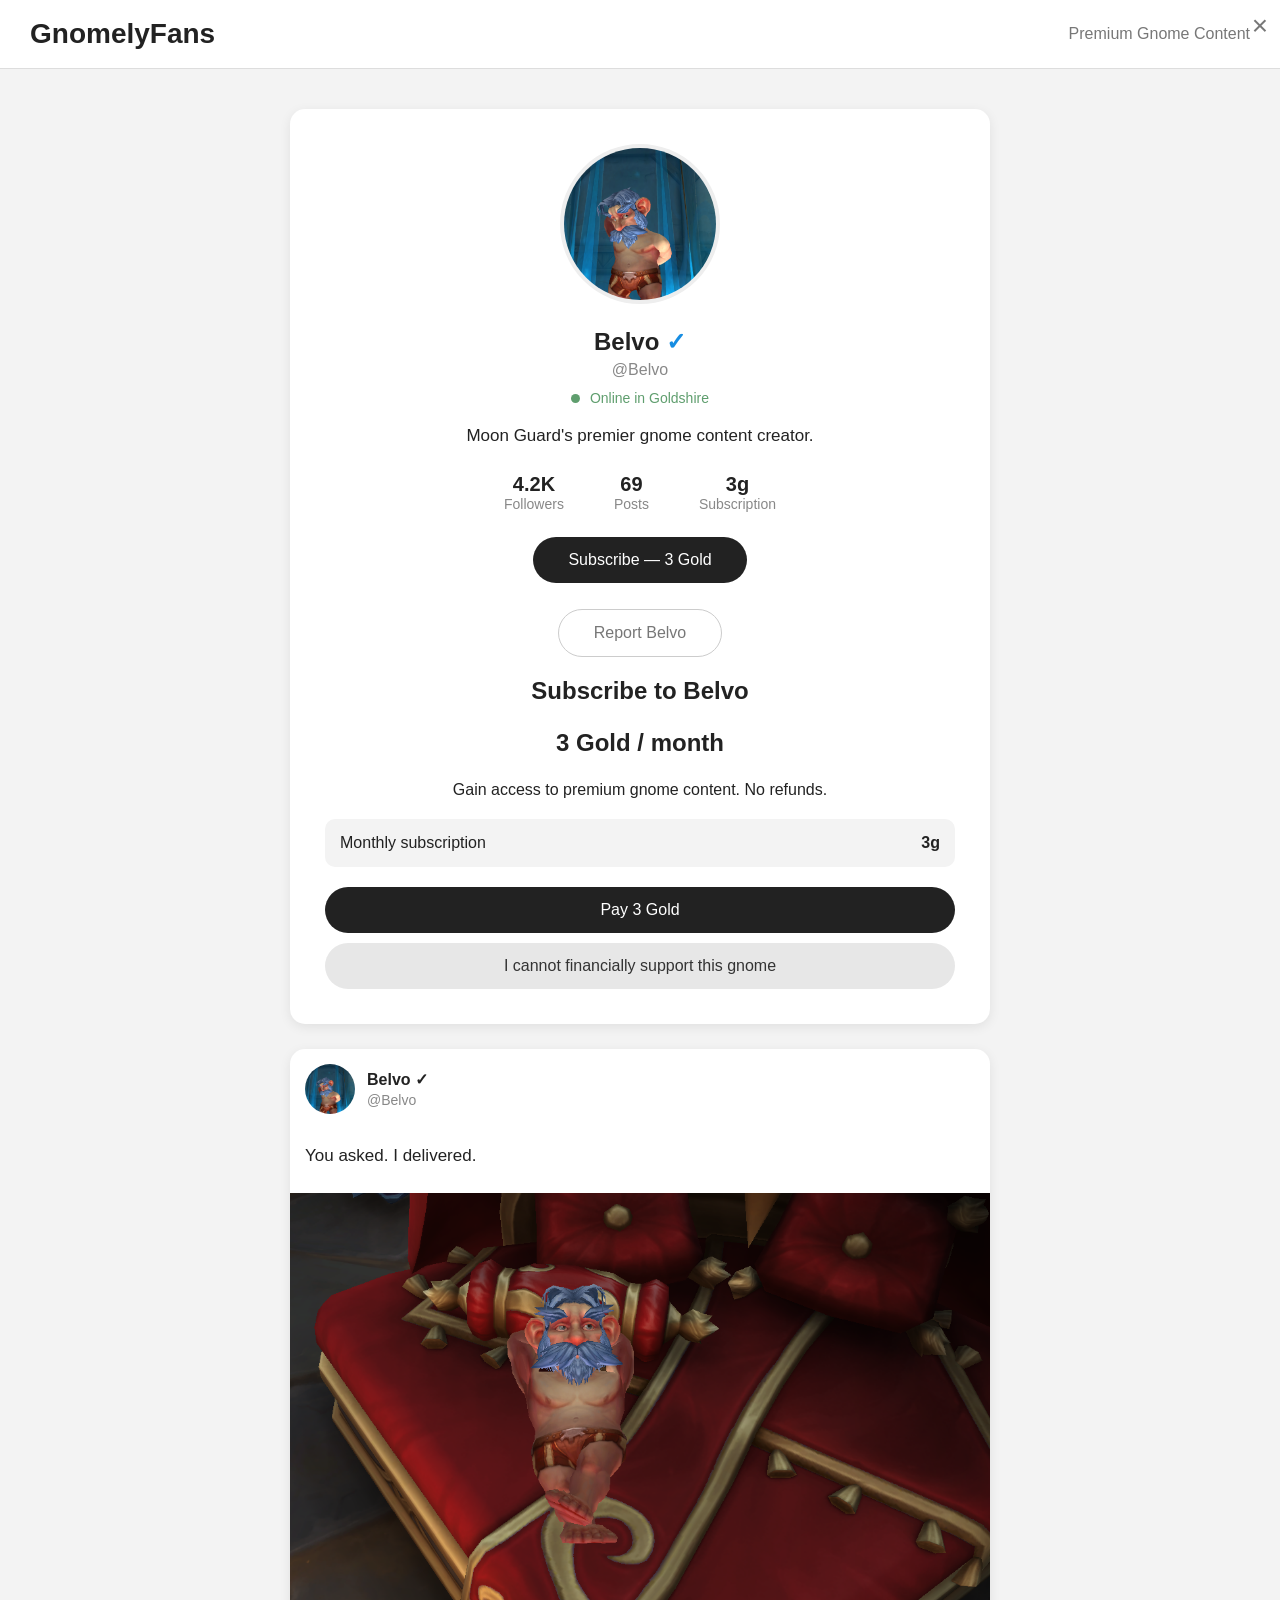
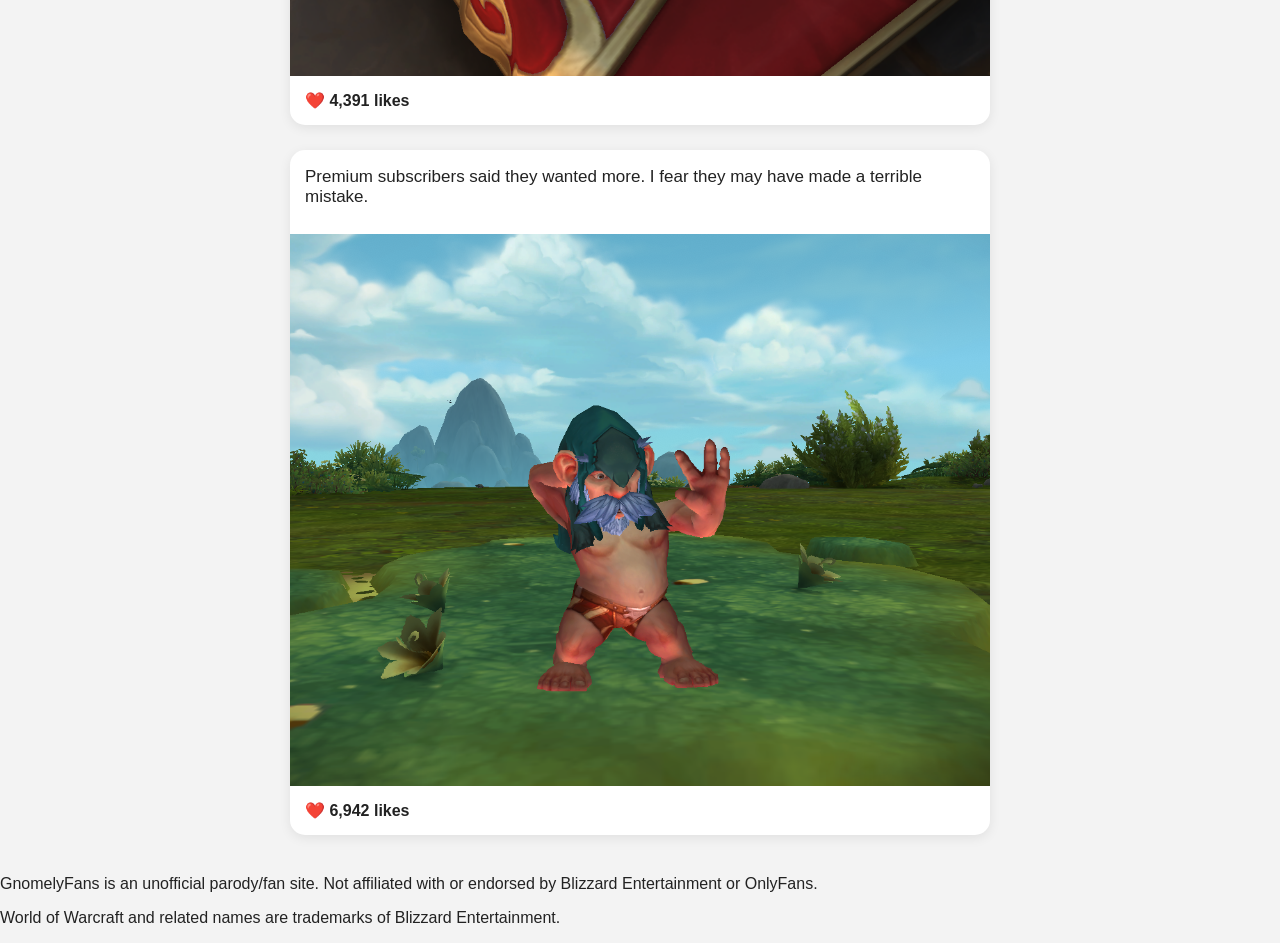
==== index.html @ c42df780 "Update index.html" ====
<!DOCTYPE html>
<html>
<head>
    <title>GnomelyFans</title>
    <meta charset="UTF-8">
    <meta name="viewport" content="width=device-width, initial-scale=1.0">
    
    <link rel="icon" type="image/png" href="images/Belvo.png">
    <link rel="stylesheet" href="style.css">
</head>

<body>

    <header>
        <div class="logo">GnomelyFans</div>
        <div class="tagline">Premium Gnome Content</div>
    </header>


    <main>

        <section class="profile">

            <img src="images/Belvo.png" class="profile-picture">

            <h1>Belvo <span class="verified">✓</span></h1>

            <p class="username">@Belvo</p>
	   
 <p class="online-status">
    <span class="online-dot"></span>
    Online in Goldshire
</p>
            <p class="bio">
                Moon Guard's premier gnome content creator.<br>
                
            </p>

            <div class="stats">

                <div>
                    <strong>4.2K</strong>
                    <span>Followers</span>
                </div>

                <div>
                    <strong>69</strong>
                    <span>Posts</span>
                </div>

                <div>
                    <strong>3g</strong>
                    <span>Subscription</span>
                </div>

            </div>
<button id="subscribeButton">Subscribe — 3 Gold</button>

<p id="subscriptionMessage"></p>

<button id="reportButton" class="report-button">
    Report Belvo

<div id="paymentPopup" class="popup-overlay">

    <div class="popup-box">

        <button id="closePopup" class="close-button">×</button>

        <h2>Subscribe to Belvo</h2>

        <p class="popup-price">3 Gold / month</p>

        <p>
            Gain access to premium gnome content. 
            No refunds.
        </p>

        <div class="payment-summary">
            <span>Monthly subscription</span>
            <strong>3g</strong>
        </div>

        <button id="confirmSubscribe" class="confirm-button">
            Pay 3 Gold
        </button>

        <button id="declineSubscribe" class="decline-button">
            I cannot financially support this gnome
        </button>

    </div>

</div>

<div id="reportPopup" class="popup-overlay">

    <div class="popup-box">

        <button id="closeReportPopup" class="close-button">×</button>

        <h2>Report Belvo</h2>

        <p>
            Are you sure you want to report this creator?
        </p>

        <button id="submitReport" class="confirm-button">
            Submit Report
        </button>

        <button id="cancelReport" class="decline-button">
            Nevermind
        </button>

    </div>

</div>
        </section>


        <section class="feed">

            <div class="post">

                <div class="post-header">

                    <img src="images/Belvo.png" class="small-profile-picture">

                    <div>
                        <strong>Belvo ✓</strong>
                        <p>@Belvo</p>
                    </div>

                </div>

                <p class="post-text">
                    You asked. I delivered.
                </p>

                <img src="images/post1.png" class="post-image">

                <div class="post-footer">
                    ❤️ 4,391 likes
                </div>
    		</div>

		<div class="post">
		<p class="post-text">
       		 Premium subscribers said they wanted more.
        	I fear they may have made a terrible mistake.
    		</p>

    		<img src="images/post2.png" class="post-image">

    		<div class="post-footer">
       		 ❤️ 6,942 likes
            </div>

        </section>

    </main>
<footer>
    <p>
        GnomelyFans is an unofficial parody/fan site.
        Not affiliated with or endorsed by Blizzard Entertainment or OnlyFans.
    </p>

    <p>
        World of Warcraft and related names are trademarks of Blizzard Entertainment.
    </p>
</footer>
<script src="script.js"></script>
</body>
</html>
---- style.css ----
* {
    box-sizing: border-box;
}

body {
    margin: 0;
    font-family: Arial, sans-serif;
    background-color: #f3f3f3;
    color: #222;
}


/* HEADER */

header {
    background-color: white;
    border-bottom: 1px solid #ddd;
    padding: 18px 30px;
    display: flex;
    align-items: center;
    justify-content: space-between;
}

.logo {
    font-size: 28px;
    font-weight: bold;
}

.tagline {
    color: #777;
}


/* MAIN PAGE */

main {
    max-width: 700px;
    margin: 40px auto;
}


/* PROFILE */

.profile {
    background-color: white;
    text-align: center;
    padding: 35px;
    border-radius: 15px;
    margin-bottom: 25px;
    box-shadow: 0 3px 12px rgba(0,0,0,0.08);
}

.profile-picture {
    width: 160px;
    height: 160px;
    object-fit: cover;
    border-radius: 50%;
    border: 4px solid #eee;
}

.profile h1 {
    margin-bottom: 5px;
}

.verified {
    color: #168de2;
}

.username {
    color: #888;
    margin-top: 0;
}

.bio {
    font-size: 17px;
    line-height: 1.5;
}


/* STATS */

.stats {
    display: flex;
    justify-content: center;
    gap: 50px;
    margin: 25px 0;
}

.stats div {
    display: flex;
    flex-direction: column;
}

.stats strong {
    font-size: 20px;
}

.stats span {
    color: #888;
    font-size: 14px;
}


/* BUTTON */

button {
    background-color: #222;
    color: white;
    border: none;
    padding: 14px 35px;
    font-size: 16px;
    border-radius: 30px;
    cursor: pointer;
}

button:hover {
    background-color: #444;
}


/* POSTS */

.post {
    background-color: white;
    border-radius: 15px;
    overflow: hidden;
    box-shadow: 0 3px 12px rgba(0,0,0,0.08);
    margin-bottom: 25px;
}

.post-header {
    display: flex;
    align-items: center;
    padding: 15px;
}

.post-header p {
    margin: 3px 0 0;
    color: #888;
    font-size: 14px;
}

.small-profile-picture {
    width: 50px;
    height: 50px;
    object-fit: cover;
    border-radius: 50%;
    margin-right: 12px;
}

.post-text {
    padding: 0 15px 10px;
    font-size: 17px;
}

.post-image {
    width: 100%;
    display: block;
}

.post-footer {
    padding: 15px;
    font-weight: bold;
}
#subscriptionMessage {
    margin-top: 15px;
    font-weight: bold;
    color: #555;
}
/* PAYMENT POPUP */

.popup-overlay {
    display: none;
    position: fixed;
    top: 0;
    left: 0;
    width: 100%;
    height: 100%;
    background-color: rgba(0, 0, 0, 0.65);
    justify-content: center;
    align-items: center;
    z-index: 1000;
}

.popup-box {
    position: relative;
    background-color: white;
    width: 380px;
    max-width: 90%;
    padding: 30px;
    border-radius: 18px;
    box-shadow: 0 10px 40px rgba(0, 0, 0, 0.3);
    text-align: center;
}

.popup-box h2 {
    margin-top: 0;
}

.popup-price {
    font-size: 24px;
    font-weight: bold;
}

.payment-summary {
    display: flex;
    justify-content: space-between;
    padding: 15px;
    margin: 20px 0;
    background-color: #f3f3f3;
    border-radius: 10px;
}

.close-button {
    position: absolute;
    top: 10px;
    right: 12px;
    background: none;
    color: #777;
    padding: 0;
    font-size: 28px;
}

.close-button:hover {
    background: none;
    color: black;
}

.confirm-button {
    width: 100%;
    margin-bottom: 10px;
}

.decline-button {
    width: 100%;
    background-color: #e7e7e7;
    color: #333;
}

.decline-button:hover {
    background-color: #d5d5d5;
}

.report-button {
    margin-top: 10px;
    background-color: transparent;
    color: #777;
    border: 1px solid #ccc;
}

.online-status {
    color: #5f9e6e;
    font-size: 14px;
    margin-top: -5px;
    margin-bottom: 15px;
}

.online-dot {
    display: inline-block;
    width: 9px;
    height: 9px;
    background-color: #5f9e6e;
    border-radius: 50%;
    margin-right: 6px;
}
.report-button:hover {
    background-color: #eee;
    color: #333;
}
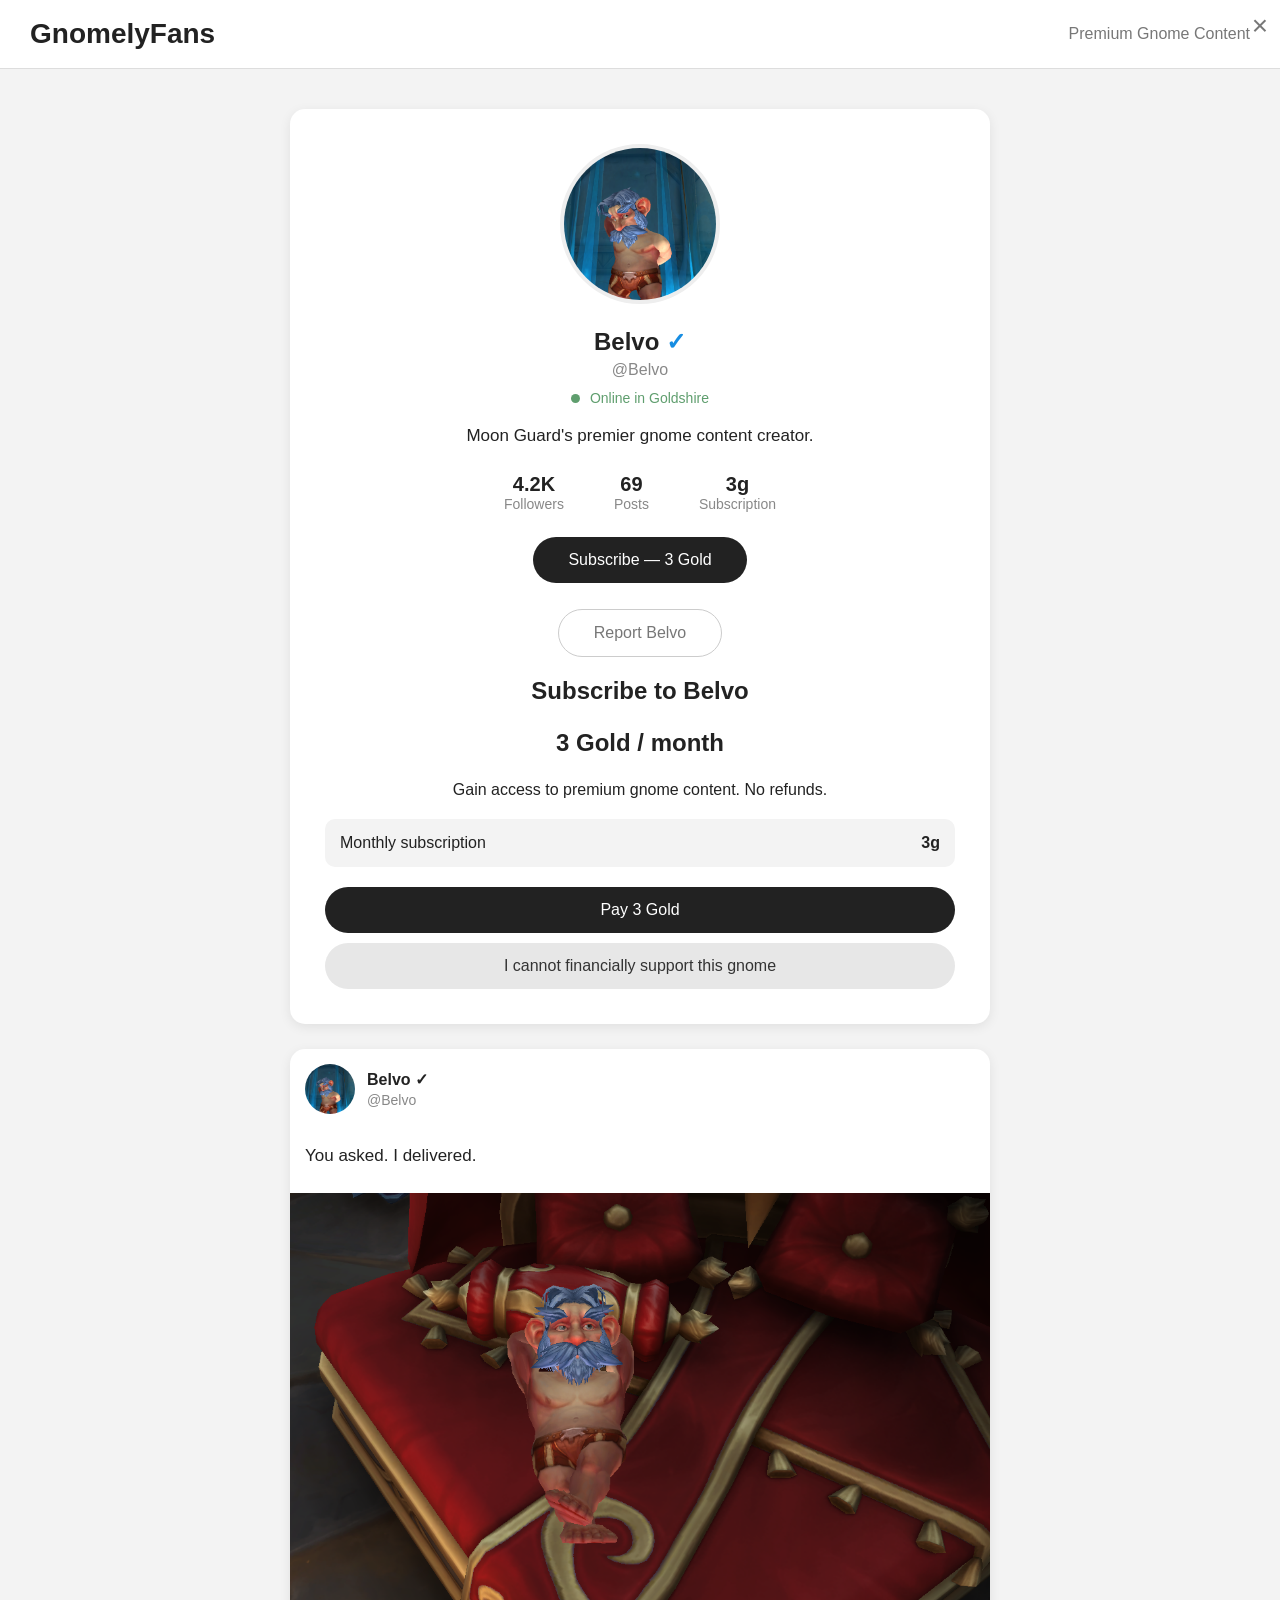
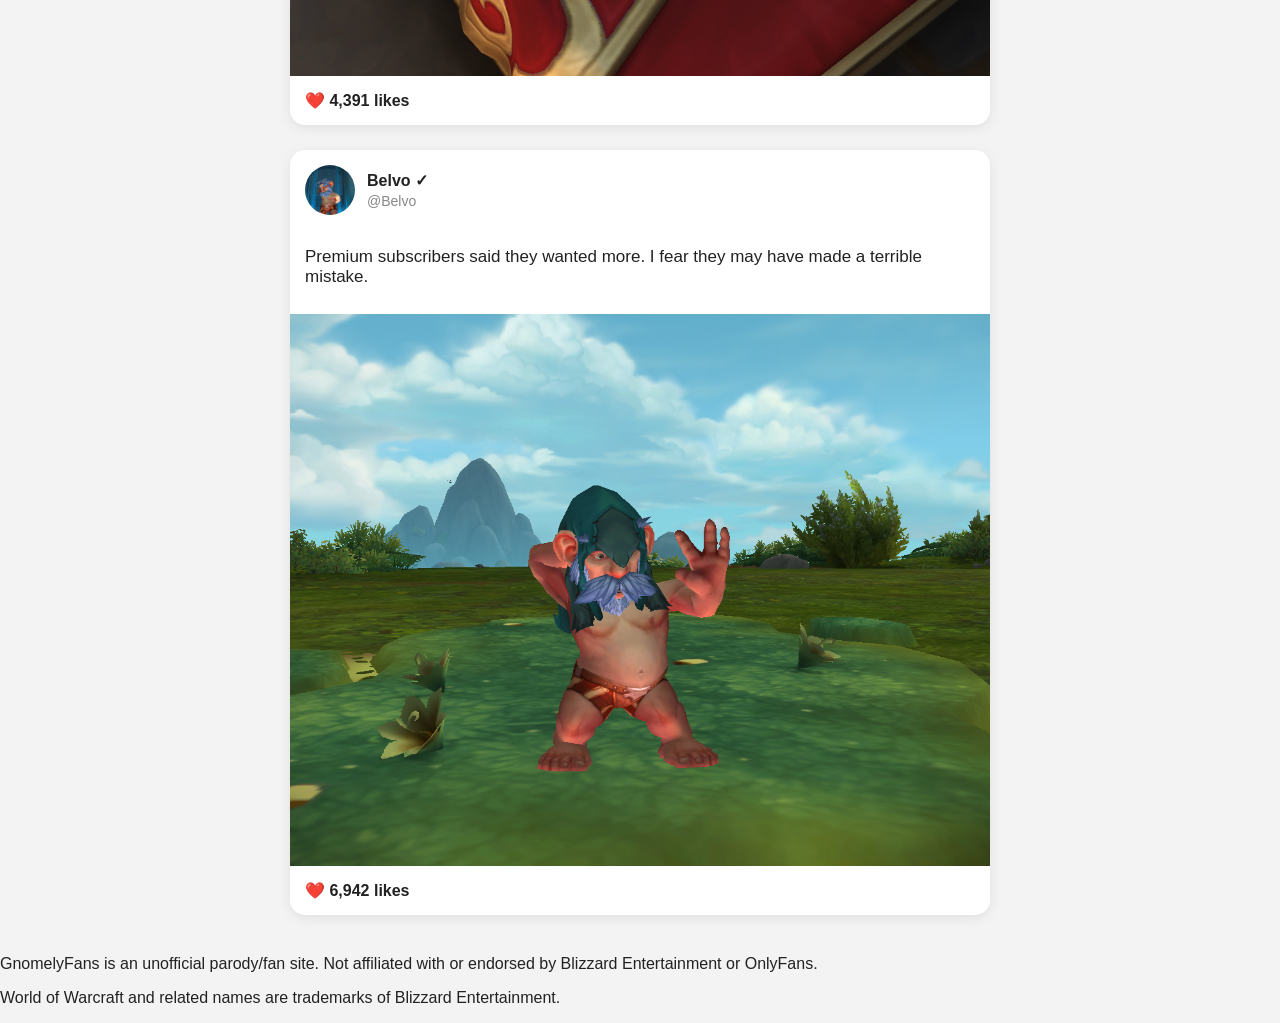
==== commit 0b99781d: "Update index.html" ====
--- a/index.html
+++ b/index.html
@@ -146,6 +146,16 @@
     		</div>
 
 		<div class="post">
+			<div class="post-header">
+
+    <img src="images/Belvo.png" class="small-profile-picture">
+
+    <div>
+        <strong>Belvo ✓</strong>
+        <p>@Belvo</p>
+    </div>
+
+</div>
 		<p class="post-text">
        		 Premium subscribers said they wanted more.
         	I fear they may have made a terrible mistake.
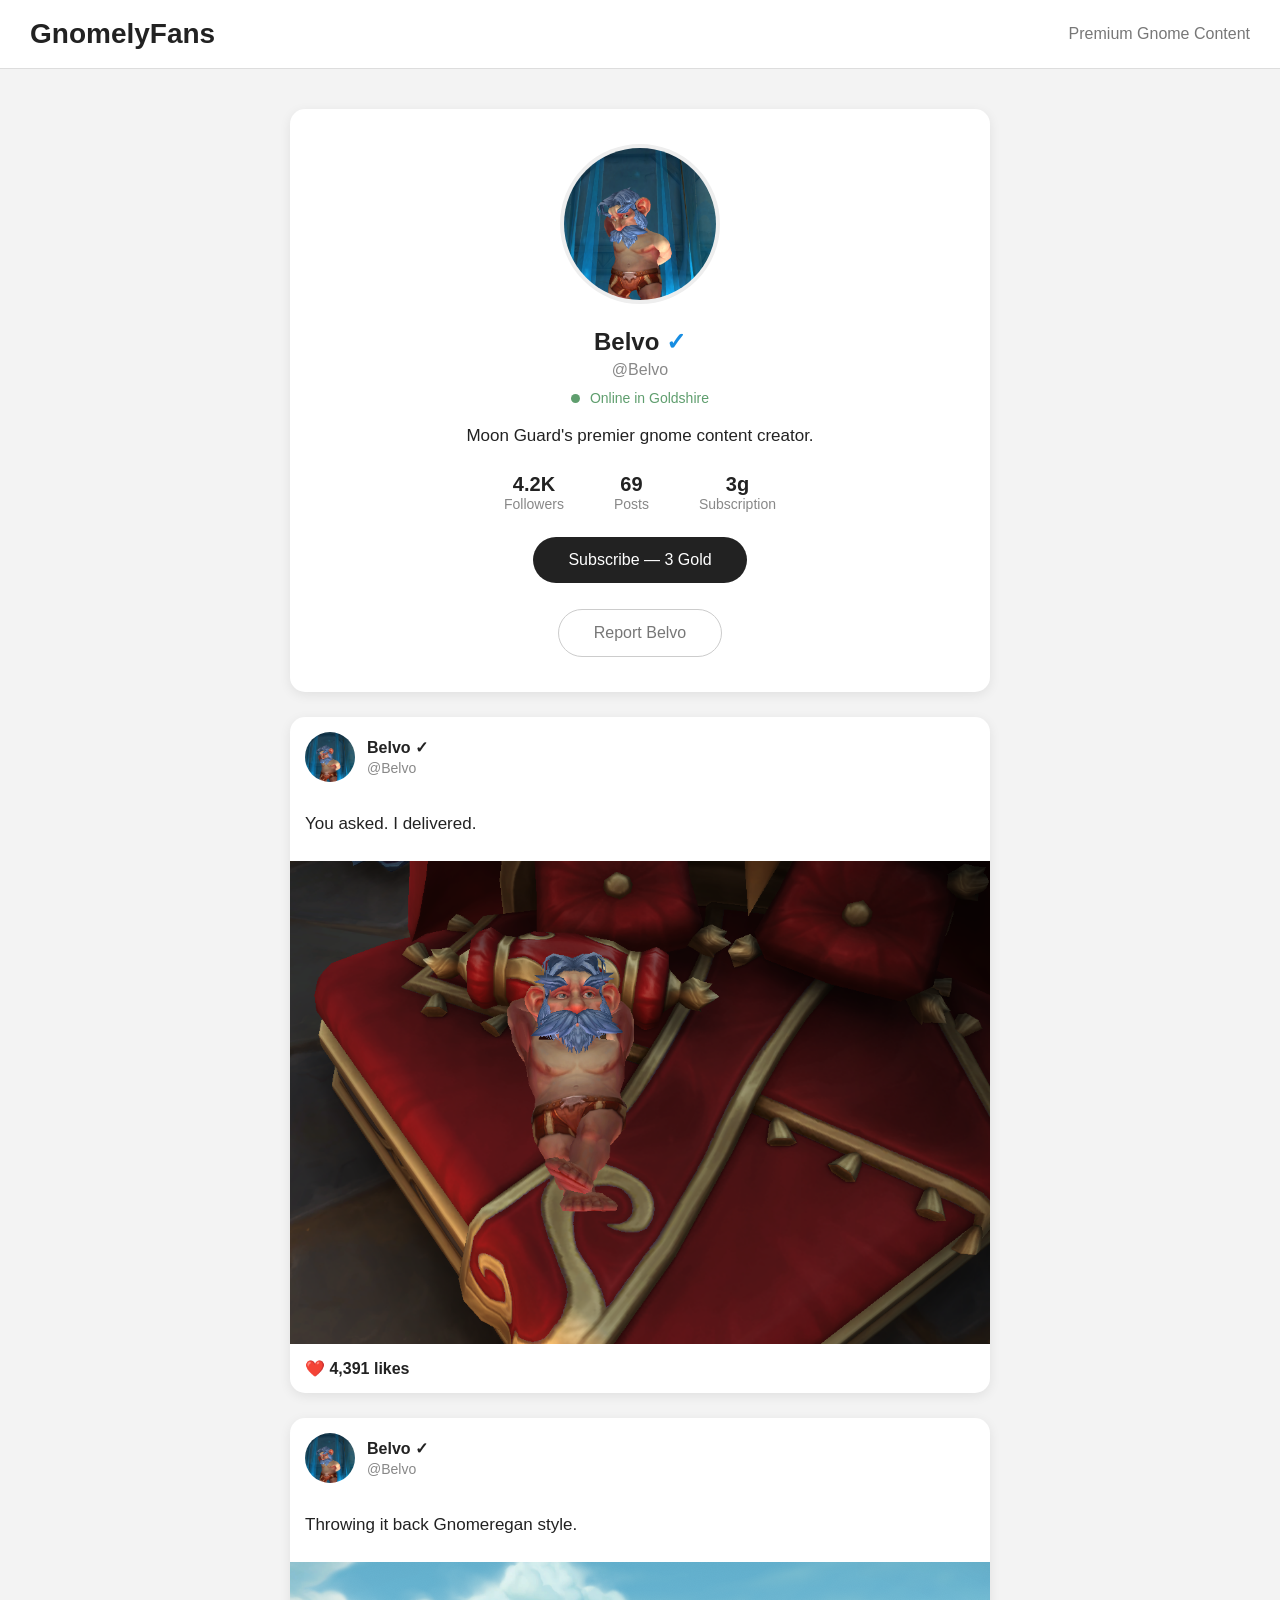
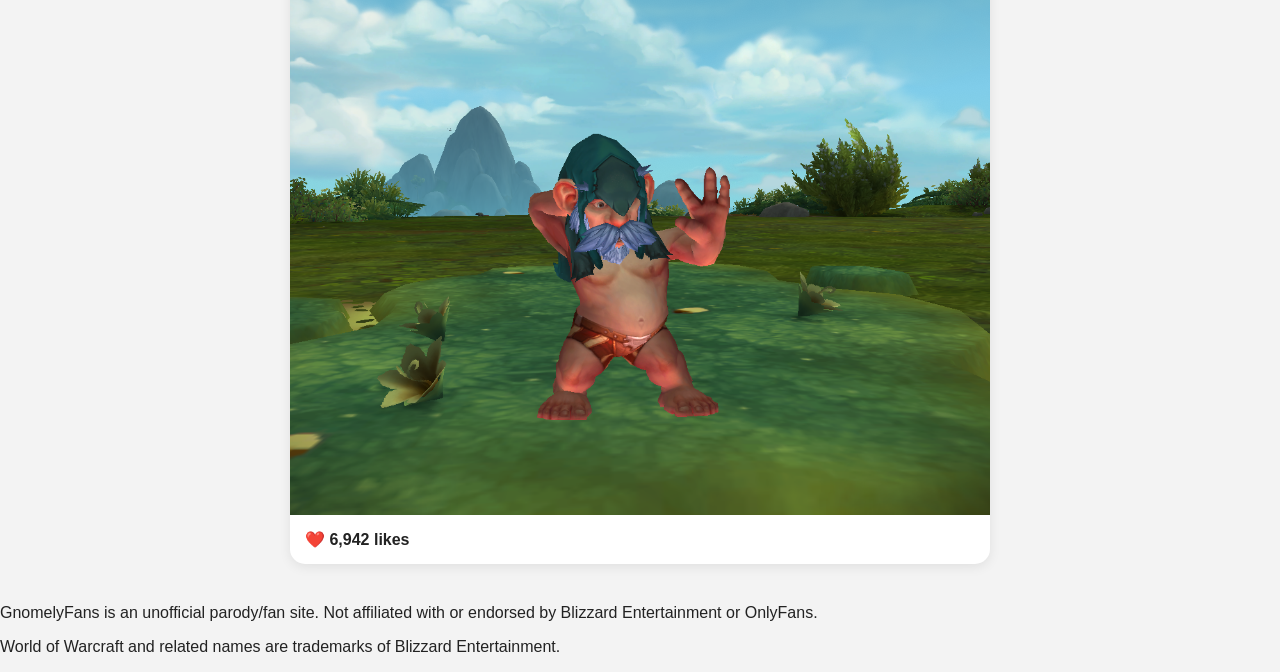
==== commit c53a19c3: "Update index.html" ====
--- a/index.html
+++ b/index.html
@@ -60,7 +60,7 @@
 
 <button id="reportButton" class="report-button">
     Report Belvo
-
+</button>
 <div id="paymentPopup" class="popup-overlay">
 
     <div class="popup-box">
@@ -157,8 +157,7 @@
 
 </div>
 		<p class="post-text">
-       		 Premium subscribers said they wanted more.
-        	I fear they may have made a terrible mistake.
+       		 Throwing it back Gnomeregan style.
     		</p>
 
     		<img src="images/post2.png" class="post-image">
@@ -166,7 +165,7 @@
     		<div class="post-footer">
        		 ❤️ 6,942 likes
             </div>
-
+		    </div>
         </section>
 
     </main>
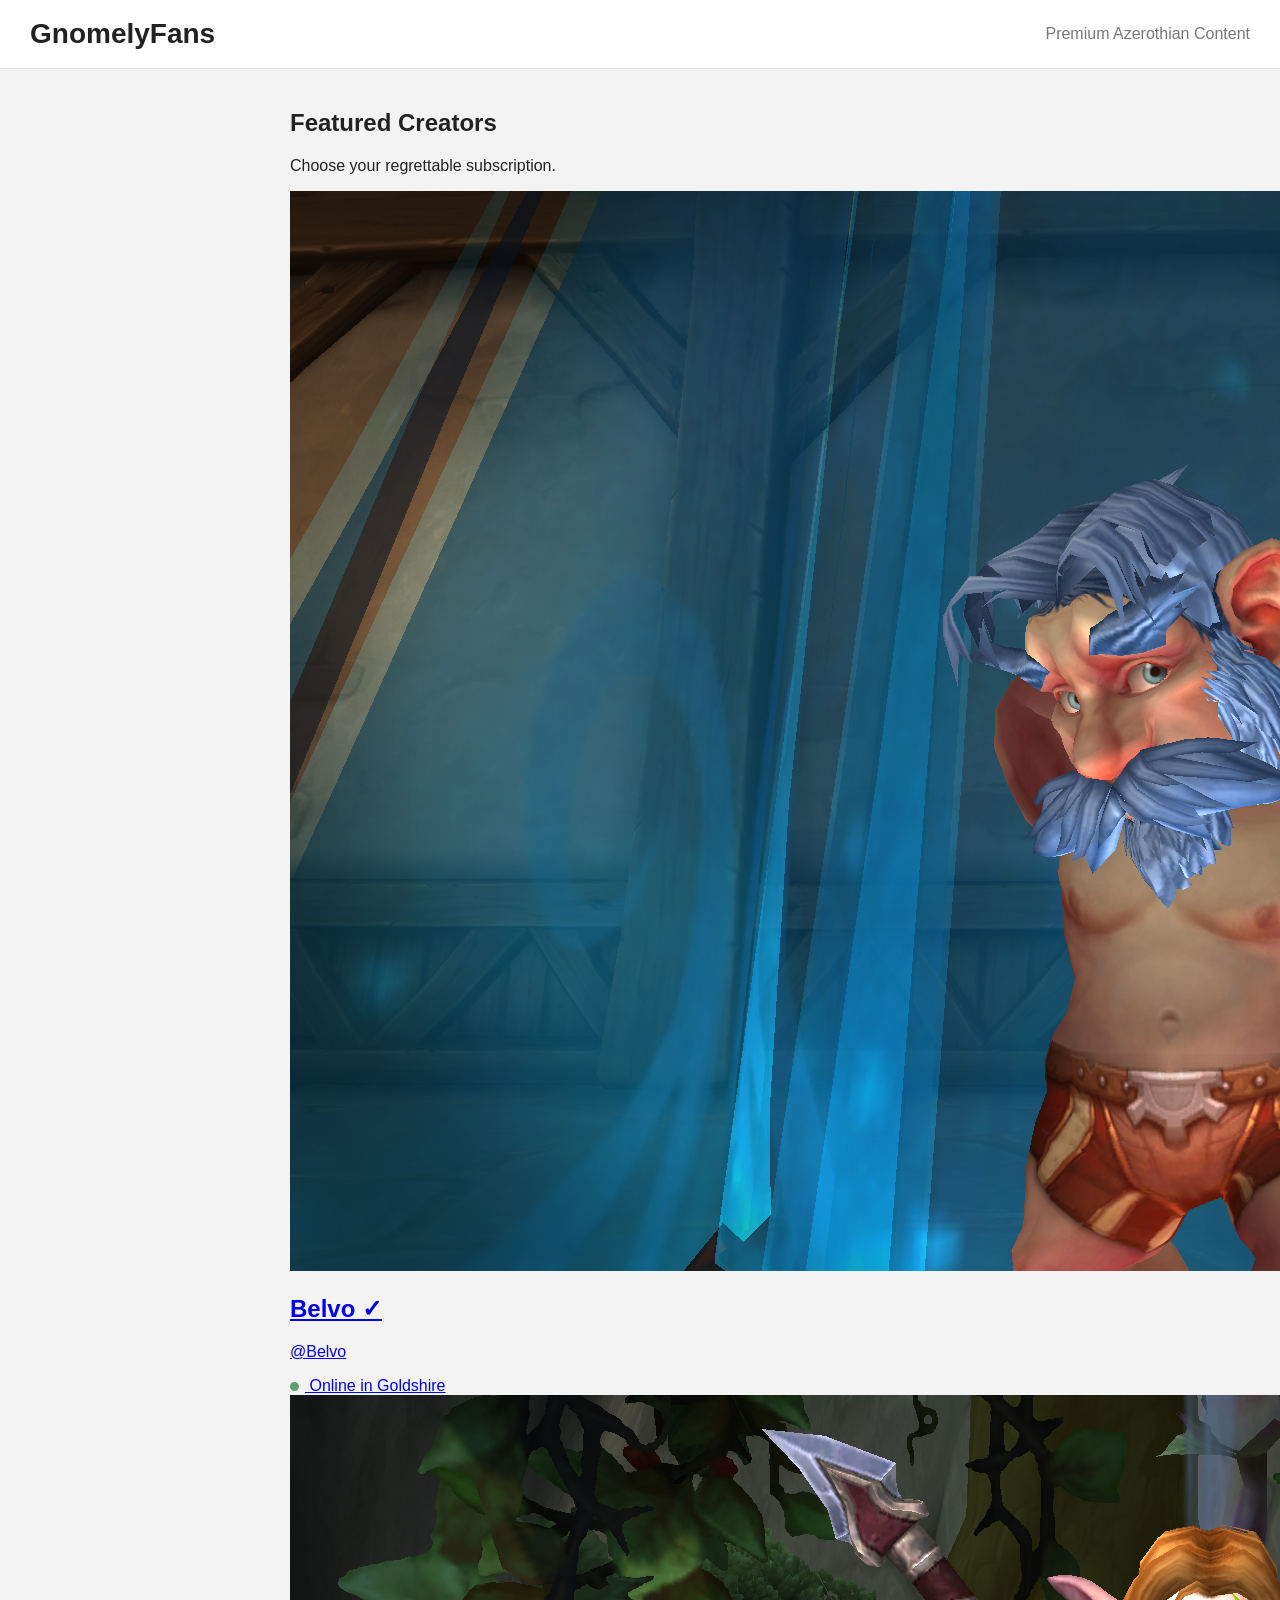
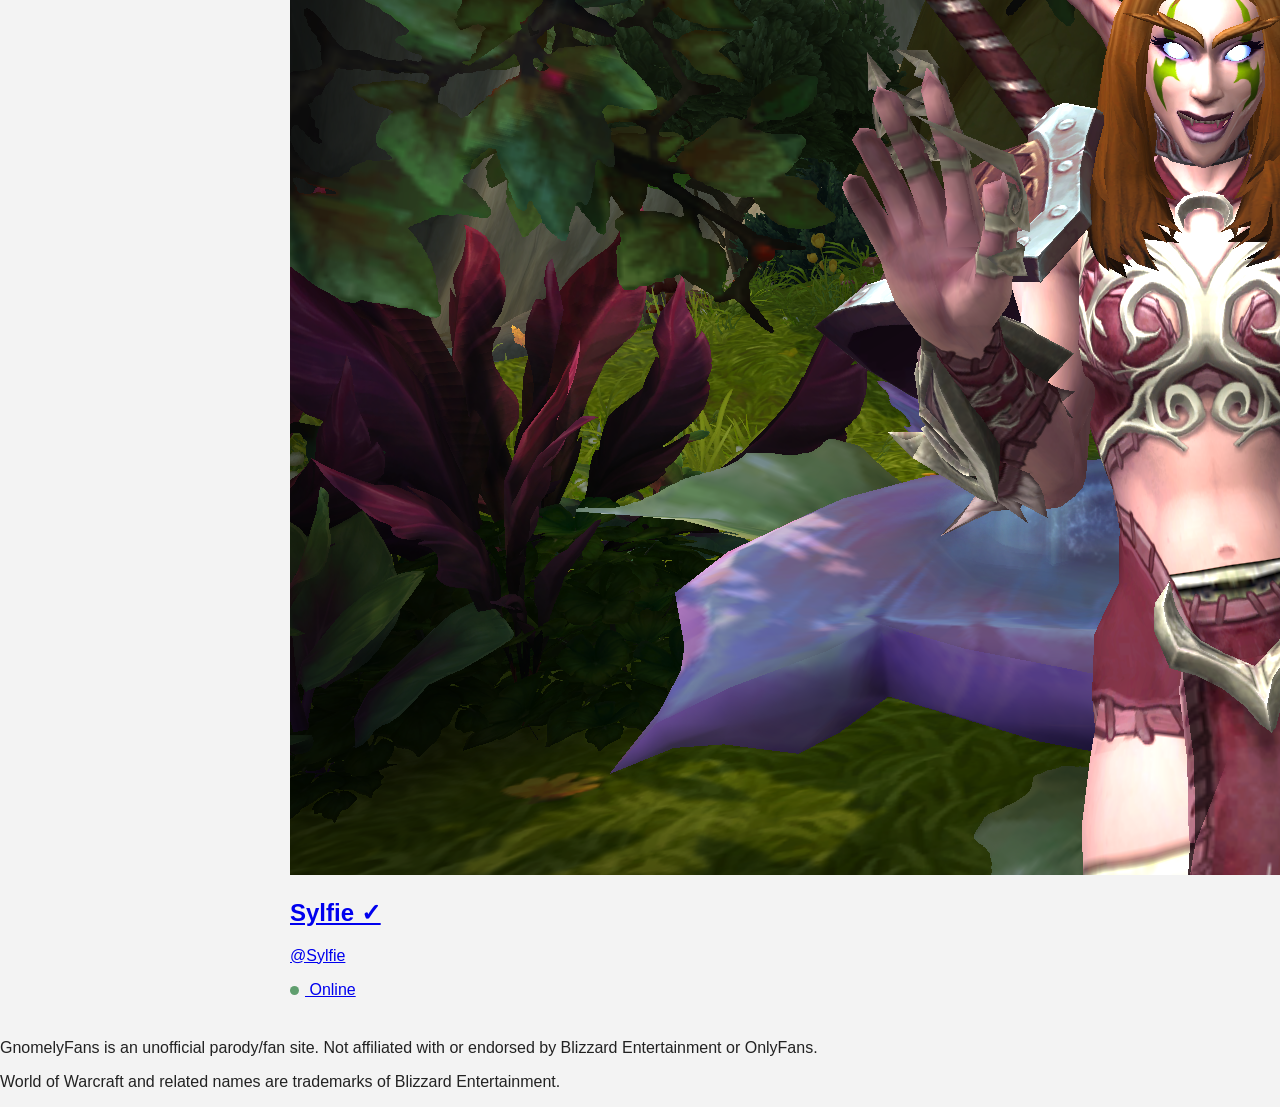
==== commit 0cb49b5e: "Update index.html" ====
--- a/index.html
+++ b/index.html
@@ -4,171 +4,56 @@
     <title>GnomelyFans</title>
     <meta charset="UTF-8">
     <meta name="viewport" content="width=device-width, initial-scale=1.0">
-    
+
     <link rel="icon" type="image/png" href="images/Belvo.png">
     <link rel="stylesheet" href="style.css">
 </head>
 
 <body>
 
-    <header>
-        <div class="logo">GnomelyFans</div>
-        <div class="tagline">Premium Gnome Content</div>
-    </header>
+<header>
+    <div class="logo">GnomelyFans</div>
+    <div class="tagline">Premium Azerothian Content</div>
+</header>
+
+<main>
+
+    <section class="home-intro">
+        <h1>Featured Creators</h1>
+        <p>Choose your regrettable subscription.</p>
+    </section>
+
+    <section class="creator-grid">
+
+        <a href="belvo.html" class="creator-card">
+            <img src="images/Belvo.png" class="creator-picture">
+
+            <h2>Belvo ✓</h2>
+            <p>@Belvo</p>
+
+            <span class="creator-status">
+                <span class="online-dot"></span>
+                Online in Goldshire
+            </span>
+        </a>
 
 
-    <main>
+        <a href="sylfie.html" class="creator-card">
+            <img src="images/Sylfie.png" class="creator-picture">
 
-        <section class="profile">
+            <h2>Sylfie ✓</h2>
+            <p>@Sylfie</p>
 
-            <img src="images/Belvo.png" class="profile-picture">
+            <span class="creator-status">
+                <span class="online-dot"></span>
+                Online
+            </span>
+        </a>
 
-            <h1>Belvo <span class="verified">✓</span></h1>
+    </section>
 
-            <p class="username">@Belvo</p>
-	   
- <p class="online-status">
-    <span class="online-dot"></span>
-    Online in Goldshire
-</p>
-            <p class="bio">
-                Moon Guard's premier gnome content creator.<br>
-                
-            </p>
+</main>
 
-            <div class="stats">
-
-                <div>
-                    <strong>4.2K</strong>
-                    <span>Followers</span>
-                </div>
-
-                <div>
-                    <strong>69</strong>
-                    <span>Posts</span>
-                </div>
-
-                <div>
-                    <strong>3g</strong>
-                    <span>Subscription</span>
-                </div>
-
-            </div>
-<button id="subscribeButton">Subscribe — 3 Gold</button>
-
-<p id="subscriptionMessage"></p>
-
-<button id="reportButton" class="report-button">
-    Report Belvo
-</button>
-<div id="paymentPopup" class="popup-overlay">
-
-    <div class="popup-box">
-
-        <button id="closePopup" class="close-button">×</button>
-
-        <h2>Subscribe to Belvo</h2>
-
-        <p class="popup-price">3 Gold / month</p>
-
-        <p>
-            Gain access to premium gnome content. 
-            No refunds.
-        </p>
-
-        <div class="payment-summary">
-            <span>Monthly subscription</span>
-            <strong>3g</strong>
-        </div>
-
-        <button id="confirmSubscribe" class="confirm-button">
-            Pay 3 Gold
-        </button>
-
-        <button id="declineSubscribe" class="decline-button">
-            I cannot financially support this gnome
-        </button>
-
-    </div>
-
-</div>
-
-<div id="reportPopup" class="popup-overlay">
-
-    <div class="popup-box">
-
-        <button id="closeReportPopup" class="close-button">×</button>
-
-        <h2>Report Belvo</h2>
-
-        <p>
-            Are you sure you want to report this creator?
-        </p>
-
-        <button id="submitReport" class="confirm-button">
-            Submit Report
-        </button>
-
-        <button id="cancelReport" class="decline-button">
-            Nevermind
-        </button>
-
-    </div>
-
-</div>
-        </section>
-
-
-        <section class="feed">
-
-            <div class="post">
-
-                <div class="post-header">
-
-                    <img src="images/Belvo.png" class="small-profile-picture">
-
-                    <div>
-                        <strong>Belvo ✓</strong>
-                        <p>@Belvo</p>
-                    </div>
-
-                </div>
-
-                <p class="post-text">
-                    You asked. I delivered.
-                </p>
-
-                <img src="images/post1.png" class="post-image">
-
-                <div class="post-footer">
-                    ❤️ 4,391 likes
-                </div>
-    		</div>
-
-		<div class="post">
-			<div class="post-header">
-
-    <img src="images/Belvo.png" class="small-profile-picture">
-
-    <div>
-        <strong>Belvo ✓</strong>
-        <p>@Belvo</p>
-    </div>
-
-</div>
-		<p class="post-text">
-       		 Throwing it back Gnomeregan style.
-    		</p>
-
-    		<img src="images/post2.png" class="post-image">
-
-    		<div class="post-footer">
-       		 ❤️ 6,942 likes
-            </div>
-		    </div>
-        </section>
-
-    </main>
 <footer>
     <p>
         GnomelyFans is an unofficial parody/fan site.
@@ -179,6 +64,6 @@
         World of Warcraft and related names are trademarks of Blizzard Entertainment.
     </p>
 </footer>
-<script src="script.js"></script>
+
 </body>
 </html>
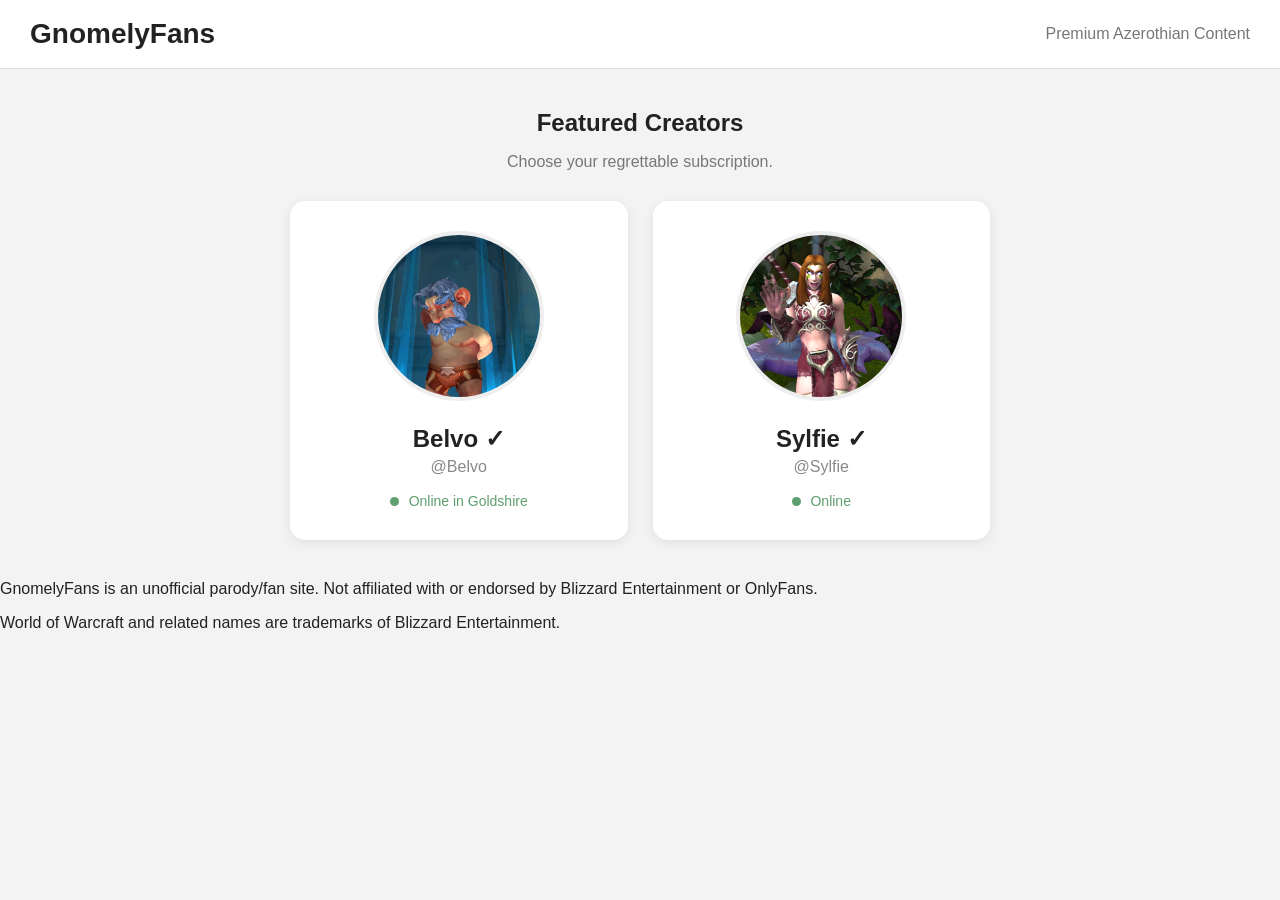
==== commit eebd12ab: "Update index.html" ====
--- a/index.html
+++ b/index.html
@@ -6,7 +6,7 @@
     <meta name="viewport" content="width=device-width, initial-scale=1.0">
 
     <link rel="icon" type="image/png" href="images/Belvo.png">
-    <link rel="stylesheet" href="style.css">
+    <link rel="stylesheet" href="style.css"=2>
 </head>
 
 <body>
--- a/style.css
+++ b/style.css
@@ -266,4 +266,68 @@
 .report-button:hover {
     background-color: #eee;
     color: #333;
-}+}
+/* HOMEPAGE */
+
+.home-intro {
+    text-align: center;
+    margin-bottom: 30px;
+}
+
+.home-intro h1 {
+    margin-bottom: 8px;
+}
+
+.home-intro p {
+    color: #777;
+}
+
+.creator-grid {
+    display: grid;
+    grid-template-columns: repeat(2, 1fr);
+    gap: 25px;
+}
+
+.creator-card {
+    background-color: white;
+    padding: 30px;
+    border-radius: 15px;
+    text-align: center;
+    text-decoration: none;
+    color: #222;
+    box-shadow: 0 3px 12px rgba(0,0,0,0.08);
+    transition: transform 0.2s ease, box-shadow 0.2s ease;
+}
+
+.creator-card:hover {
+    transform: translateY(-5px);
+    box-shadow: 0 8px 22px rgba(0,0,0,0.14);
+}
+
+.creator-picture {
+    width: 170px;
+    height: 170px;
+    object-fit: cover;
+    border-radius: 50%;
+    border: 4px solid #eee;
+}
+
+.creator-card h2 {
+    margin-bottom: 5px;
+}
+
+.creator-card p {
+    margin-top: 0;
+    color: #888;
+}
+
+.creator-status {
+    color: #5f9e6e;
+    font-size: 14px;
+}
+
+@media (max-width: 600px) {
+    .creator-grid {
+        grid-template-columns: 1fr;
+    }
+}
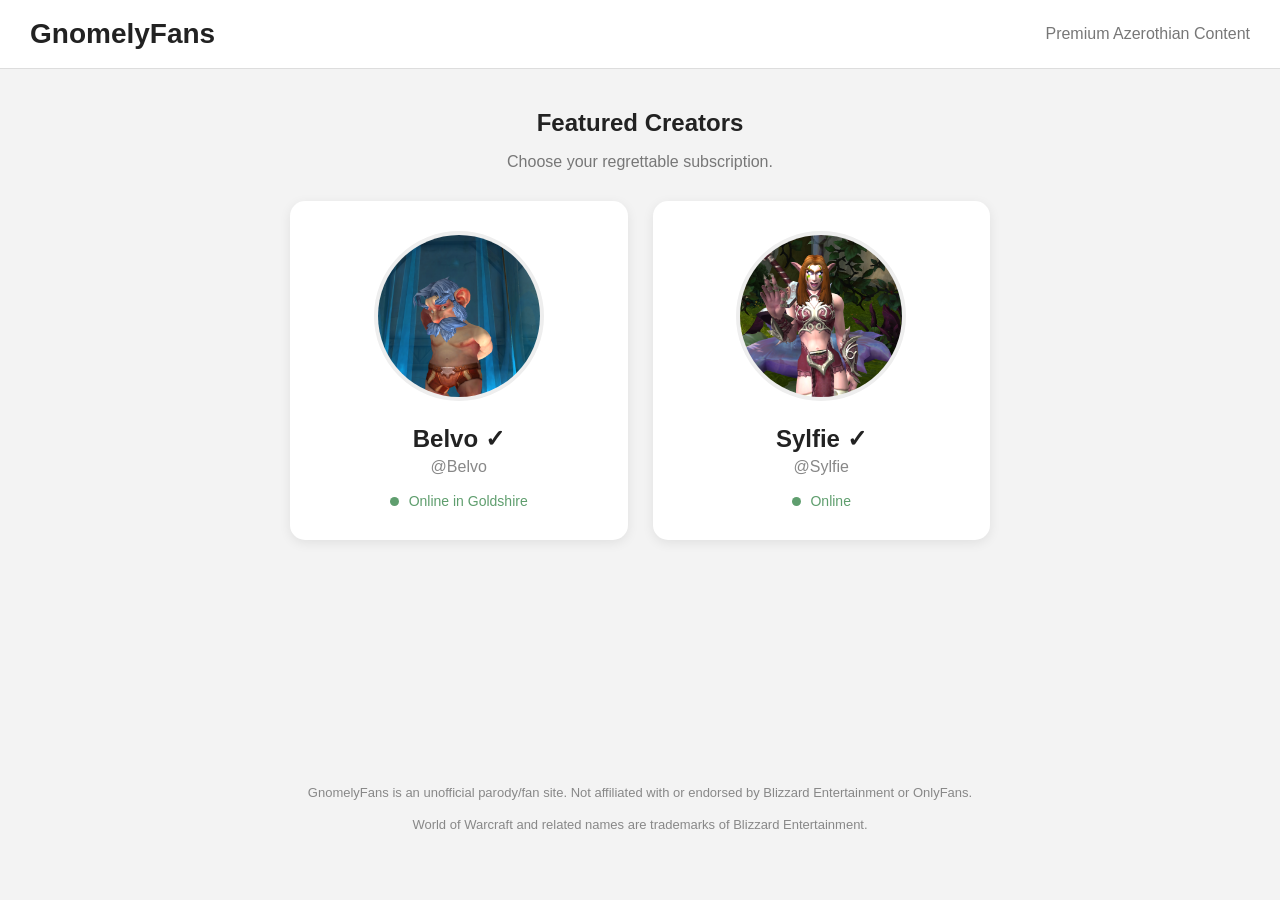
==== commit cb60bfd0: "Update index.html" ====
--- a/index.html
+++ b/index.html
@@ -6,7 +6,7 @@
     <meta name="viewport" content="width=device-width, initial-scale=1.0">
 
     <link rel="icon" type="image/png" href="images/Belvo.png">
-    <link rel="stylesheet" href="style.css"=2>
+    <link rel="stylesheet" href="style.css"?v=2">
 </head>
 
 <body>
--- a/style.css
+++ b/style.css
@@ -331,3 +331,27 @@
         grid-template-columns: 1fr;
     }
 }
+footer {
+    margin-top: 200px;
+    text-align: center;
+    color: #888;
+    font-size: 13px;
+    padding: 30px 20px;
+    line-height: 1.5;
+}
+.home-button {
+    display: inline-block;
+    margin: 20px 0 0 30px;
+    padding: 10px 18px;
+    background-color: white;
+    color: #333;
+    text-decoration: none;
+    border-radius: 25px;
+    border: 1px solid #ddd;
+    font-size: 14px;
+    box-shadow: 0 2px 8px rgba(0,0,0,0.06);
+}
+
+.home-button:hover {
+    background-color: #eee;
+}
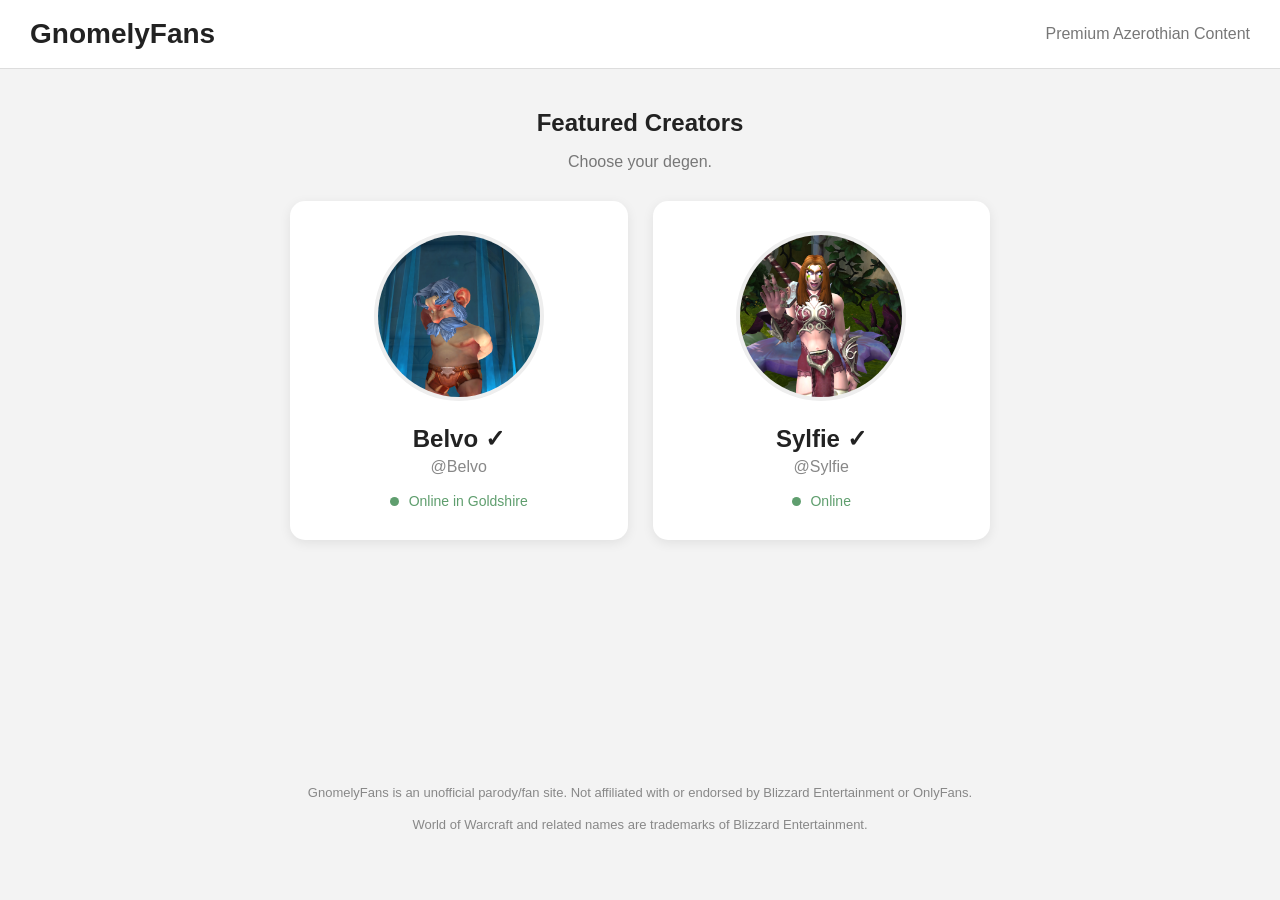
==== commit be1c3d71: "Update index.html" ====
--- a/index.html
+++ b/index.html
@@ -20,7 +20,7 @@
 
     <section class="home-intro">
         <h1>Featured Creators</h1>
-        <p>Choose your regrettable subscription.</p>
+        <p>Choose your degen.</p>
     </section>
 
     <section class="creator-grid">
